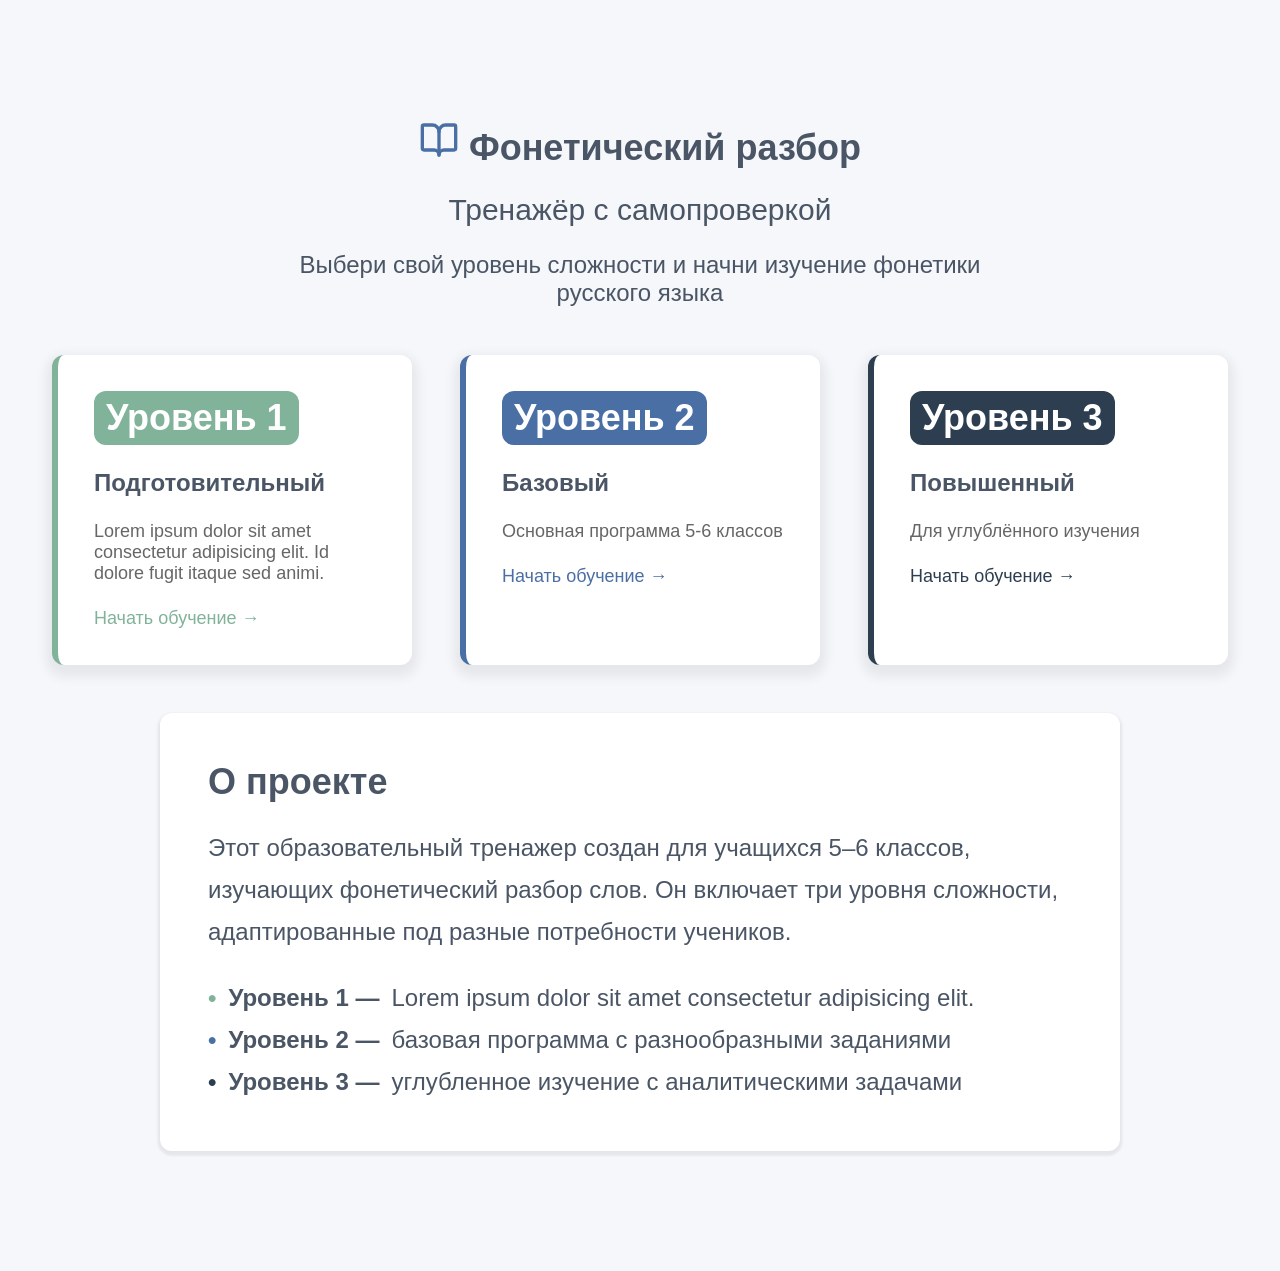
==== index.html @ a58c8a8e "site commit" ====
<!DOCTYPE html>
<html lang="en">
<head>
    <meta charset="UTF-8">
    <meta name="viewport" content="width=device-width, initial-scale=1.0">
    <title>Фонетический разбор</title>
    <link rel="stylesheet" href="styles/index.css">
</head>
    <body>
        <section>
            <div class="promo">
                <h1>
                    <svg xmlns="http://www.w3.org/2000/svg" width="40" height="40" viewBox="0 0 24 24" fill="none" stroke="#4a6fa5" stroke-width="2" stroke-linecap="round" stroke-linejoin="round" class="lucide lucide-book-open w-12 h-12 text-[#4A6FA5]" data-fg-ekyy4="6.12:6.4144:/src/app/components/Home.tsx:11:13:404:49:e:BookOpen::::::BP4H" data-fgid-ekyy4=":r4:"><path d="M12 7v14"></path><path d="M3 18a1 1 0 0 1-1-1V4a1 1 0 0 1 1-1h5a4 4 0 0 1 4 4 4 4 0 0 1 4-4h5a1 1 0 0 1 1 1v13a1 1 0 0 1-1 1h-6a3 3 0 0 0-3 3 3 3 0 0 0-3-3z"></path></svg>
                    Фонетический разбор
                </h1>
                <span>Тренажёр с самопроверкой</span>
                <p>Выбери свой уровень сложности и начни изучение фонетики русского языка</p>
            </div>
            <ul class="levels-cards">
                <li class="level-card" style="--color: rgb(129, 178, 154)">
                    <a href="#">
                        <h2>Уровень 1</h2>
                        <span>Подготовительный</span>
                        <p>Lorem ipsum dolor sit amet consectetur adipisicing elit. Id dolore fugit itaque sed animi.</p>
                        <span class="level-btn">Начать обучение →</span>
                    </a>
                </li>
                <li class="level-card" style="--color: rgb(74, 111, 165)">
                    <a href="#">
                        <h2>Уровень 2</h2>
                        <span>Базовый</span>
                        <p>Основная программа 5-6 классов</p>
                        <span class="level-btn">Начать обучение →</span>
                    </a>
                </li>
                <li class="level-card" style="--color: rgb(44, 62, 80)">
                    <a href="#">
                        <h2>Уровень 3</h2>
                        <span>Повышенный</span>
                        <p>Для углублённого изучения</p>
                        <span class="level-btn">Начать обучение →</span>
                    </a>
                </li>
            </ul>
            <div class="about-project">
                <h2>О проекте</h2>
                <p>Этот образовательный тренажер создан для учащихся 5–6 классов, изучающих фонетический разбор слов. Он включает три уровня сложности, адаптированные под разные потребности учеников.</p>
                <ul>
                    <li>
                        <b style="--color: rgb(129, 178, 154)">•</b> 
                        <span>Уровень 1 — </span>
                        <p>Lorem ipsum dolor sit amet consectetur adipisicing elit.</p>
                    </li>
                    <li>
                        <b style="--color: rgb(74, 111, 165)">•</b> 
                        <span>Уровень 2 — </span>
                        <p> базовая программа с разнообразными заданиями</p>
                    </li>
                    <li>
                        <b style="--color: rgb(44, 62, 80)">•</b> 
                        <span>Уровень 3 — </span>
                        <p> углубленное изучение с аналитическими задачами</p>
                    </li>
                </ul>
            </div>
        </section>
    </body>
</html>
---- styles/index.css ----
*{
    margin: 0;
    padding: 0;
    box-sizing: border-box;
    font-family: 'Poppins', sans-serif;
    color: #4a5565;
}

html, body{
    font-size: 24px;
    background-color: #f5f7fa;
}

li{
    list-style: none;
}

a{
    color: black;
    text-decoration: none;
}

section{
    display: flex;
    flex-direction: column;
    justify-content: center;
    align-items: center;
    margin: 5rem 0;
    gap: 2rem;
}

.promo{
    display: flex;
    flex-direction: column;
    gap: 1rem;
    text-align: center;
    max-width: 30rem;
}

.promo span{
    font-size: 1.25rem;
}

.levels-cards{
    display: flex;
    gap: 2rem;
}

.level-card{
    width: 15rem;
    background-color: white;
    border-left: .25rem solid var(--color);
    border-radius: .5rem;
    padding: 1.5rem;
    box-shadow: 0 .25rem .5rem .25rem #00000011;
    transition: .3s;
    
}

.level-card:hover{
    transform: translateY(-.5rem);
    box-shadow: 0 .25rem .5rem .25rem #00000022;
}

.level-card a{
    display: flex;
    flex-direction: column;
    align-items: start;
    gap: 1rem;
}

.level-card h2{
    background-color: var(--color);
    padding: .25rem .5rem;
    border-radius: .5rem;
    color: white;
}

.level-card span{
    font-weight: bold;
}

.level-card p{
    font-size: .75rem;
    color: #666;
}

.level-card span.level-btn{
    font-weight: normal;
    color: var(--color);
    font-size: .75rem;
}

.about-project{
    display: flex;
    flex-direction: column;
    gap: 1rem;
    max-width: 40rem;
    text-align: center;
    background-color: white;
    padding: 2rem;
    border-radius: .5rem;
    text-align: start;
    box-shadow: 0 .1rem .1rem .1rem #00000011;
}

.about-project p{
    line-height: 1.75;
}

.about-project ul li{
    display: flex;
    align-items: center;
    gap: .5rem;
}

.about-project ul li b{
    color: var(--color);
}

.about-project ul li span{
    font-weight: bold;
}
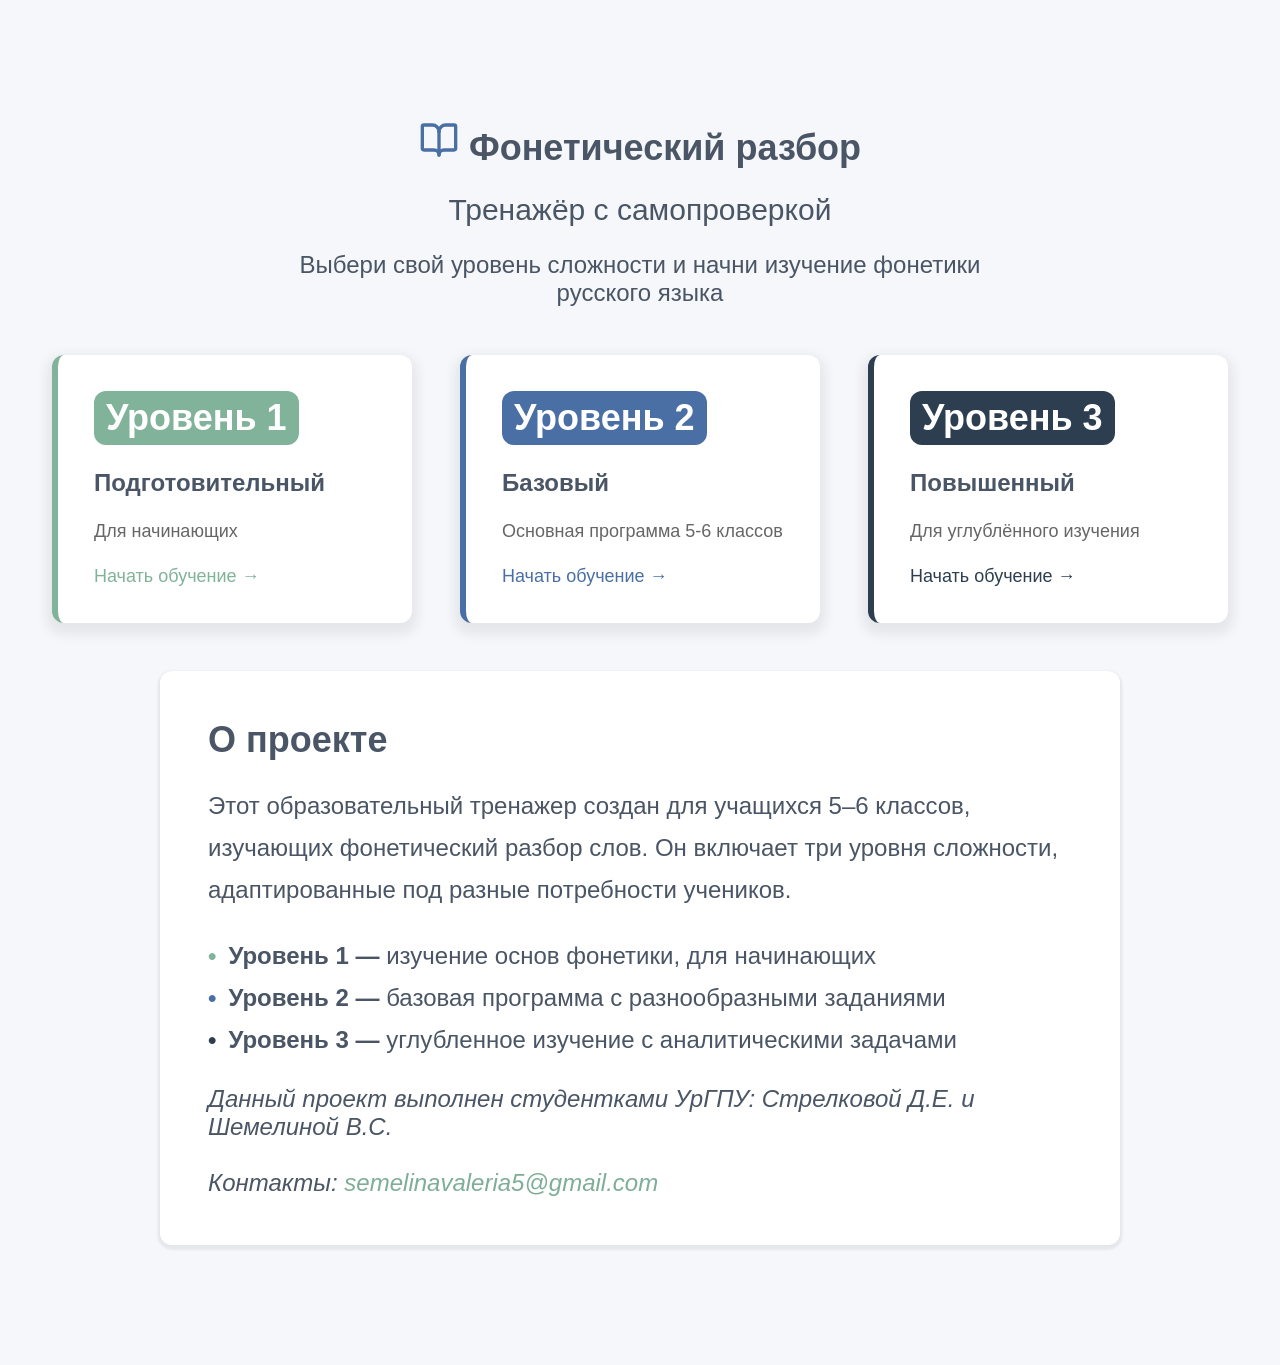
==== commit 1e4895ee: "Доделала сайт (наверно)" ====
--- a/index.html
+++ b/index.html
@@ -18,15 +18,15 @@
             </div>
             <ul class="levels-cards">
                 <li class="level-card" style="--color: rgb(129, 178, 154)">
-                    <a href="#">
+                    <a href="./test-easy.html">
                         <h2>Уровень 1</h2>
                         <span>Подготовительный</span>
-                        <p>Lorem ipsum dolor sit amet consectetur adipisicing elit. Id dolore fugit itaque sed animi.</p>
+                        <p>Для начинающих</p>
                         <span class="level-btn">Начать обучение →</span>
                     </a>
                 </li>
                 <li class="level-card" style="--color: rgb(74, 111, 165)">
-                    <a href="#">
+                    <a href="./test-normal.html">
                         <h2>Уровень 2</h2>
                         <span>Базовый</span>
                         <p>Основная программа 5-6 классов</p>
@@ -34,7 +34,7 @@
                     </a>
                 </li>
                 <li class="level-card" style="--color: rgb(44, 62, 80)">
-                    <a href="#">
+                    <a href="./test-hard.html">
                         <h2>Уровень 3</h2>
                         <span>Повышенный</span>
                         <p>Для углублённого изучения</p>
@@ -48,20 +48,18 @@
                 <ul>
                     <li>
                         <b style="--color: rgb(129, 178, 154)">•</b> 
-                        <span>Уровень 1 — </span>
-                        <p>Lorem ipsum dolor sit amet consectetur adipisicing elit.</p>
+                        <p><b>Уровень 1 —</b> изучение основ фонетики, для начинающих</p>
                     </li>
                     <li>
-                        <b style="--color: rgb(74, 111, 165)">•</b> 
-                        <span>Уровень 2 — </span>
-                        <p> базовая программа с разнообразными заданиями</p>
+                        <b style="--color: rgb(74, 111, 165)">•</b>
+                        <p><b>Уровень 2 —</b> базовая программа с разнообразными заданиями</p>
                     </li>
                     <li>
                         <b style="--color: rgb(44, 62, 80)">•</b> 
-                        <span>Уровень 3 — </span>
-                        <p> углубленное изучение с аналитическими задачами</p>
+                        <p><b>Уровень 3 —</b> углубленное изучение с аналитическими задачами</p>
                     </li>
                 </ul>
+                <i>Данный проект выполнен студентками УрГПУ: Стрелковой Д.Е. и Шемелиной В.С. <br><br>Контакты: <a style="--color: #7eae98;" href="mailto:semelinavaleria5@gmail.com">semelinavaleria5@gmail.com</a></a></i>
             </div>
         </section>
     </body>
--- a/styles/index.css
+++ b/styles/index.css
@@ -16,8 +16,25 @@
 }
 
 a{
-    color: black;
+    color: var(--color);
     text-decoration: none;
+    position: relative;
+}
+
+a::after{
+    content: '';
+    position: absolute;
+    bottom: -4px;
+    left: 0;
+    height: 4px;
+    width: 0;
+    background-color: var(--color);
+    transition: width .3s;
+    border-radius: 4px;
+}
+
+a:hover::after{
+    width: 100%;
 }
 
 section{
@@ -120,4 +137,121 @@
 
 .about-project ul li span{
     font-weight: bold;
+}
+
+/* ==================== МОБИЛЬНАЯ ОПТИМИЗАЦИЯ ==================== */
+@media (max-width: 768px) {
+    html, body {
+        font-size: 18px;
+    }
+    
+    section {
+        margin: 3rem 0;
+        gap: 1.5rem;
+    }
+    
+    .promo {
+        max-width: 100%;
+        padding: 0 1rem;
+        gap: 0.75rem;
+    }
+    
+    .promo span {
+        font-size: 1rem;
+    }
+    
+    .levels-cards {
+        flex-wrap: wrap;
+        gap: 1.5rem;
+        padding: 0 1rem;
+        justify-content: center;
+    }
+    
+    .level-card {
+        width: 100%;
+        max-width: 15rem;
+    }
+    
+    .about-project {
+        max-width: 100%;
+        padding: 1.5rem;
+        margin: 0 1rem;
+    }
+    
+    .about-project p {
+        line-height: 1.6;
+        font-size: 0.95rem;
+    }
+    
+    .about-project ul li {
+        font-size: 0.9rem;
+        gap: 0.3rem;
+    }
+}
+
+/* ==================== ОЧЕНЬ МАЛЕНЬКИЕ ЭКРАНЫ (телефоны) ==================== */
+@media (max-width: 480px) {
+    html, body {
+        font-size: 16px;
+    }
+    
+    section {
+        margin: 2rem 0;
+        gap: 1rem;
+    }
+    
+    .promo {
+        max-width: 100%;
+        padding: 0 0.75rem;
+        gap: 0.5rem;
+    }
+    
+    .promo span {
+        font-size: 0.9rem;
+    }
+    
+    .levels-cards {
+        flex-direction: column;
+        gap: 1rem;
+        padding: 0 0.75rem;
+    }
+    
+    .level-card {
+        width: 100%;
+        min-width: 100%;
+        padding: 1rem;
+    }
+    
+    .level-card h2 {
+        font-size: 0.9rem;
+        padding: 0.2rem 0.4rem;
+    }
+    
+    .level-card span {
+        font-size: 0.9rem;
+    }
+    
+    .level-card p {
+        font-size: 0.7rem;
+    }
+    
+    .level-card span.level-btn {
+        font-size: 0.65rem;
+    }
+    
+    .about-project {
+        max-width: 100%;
+        padding: 1rem;
+        margin: 0 0.5rem;
+    }
+    
+    .about-project p {
+        line-height: 1.5;
+        font-size: 0.85rem;
+    }
+    
+    .about-project ul li {
+        font-size: 0.8rem;
+        gap: 0.25rem;
+    }
 }
